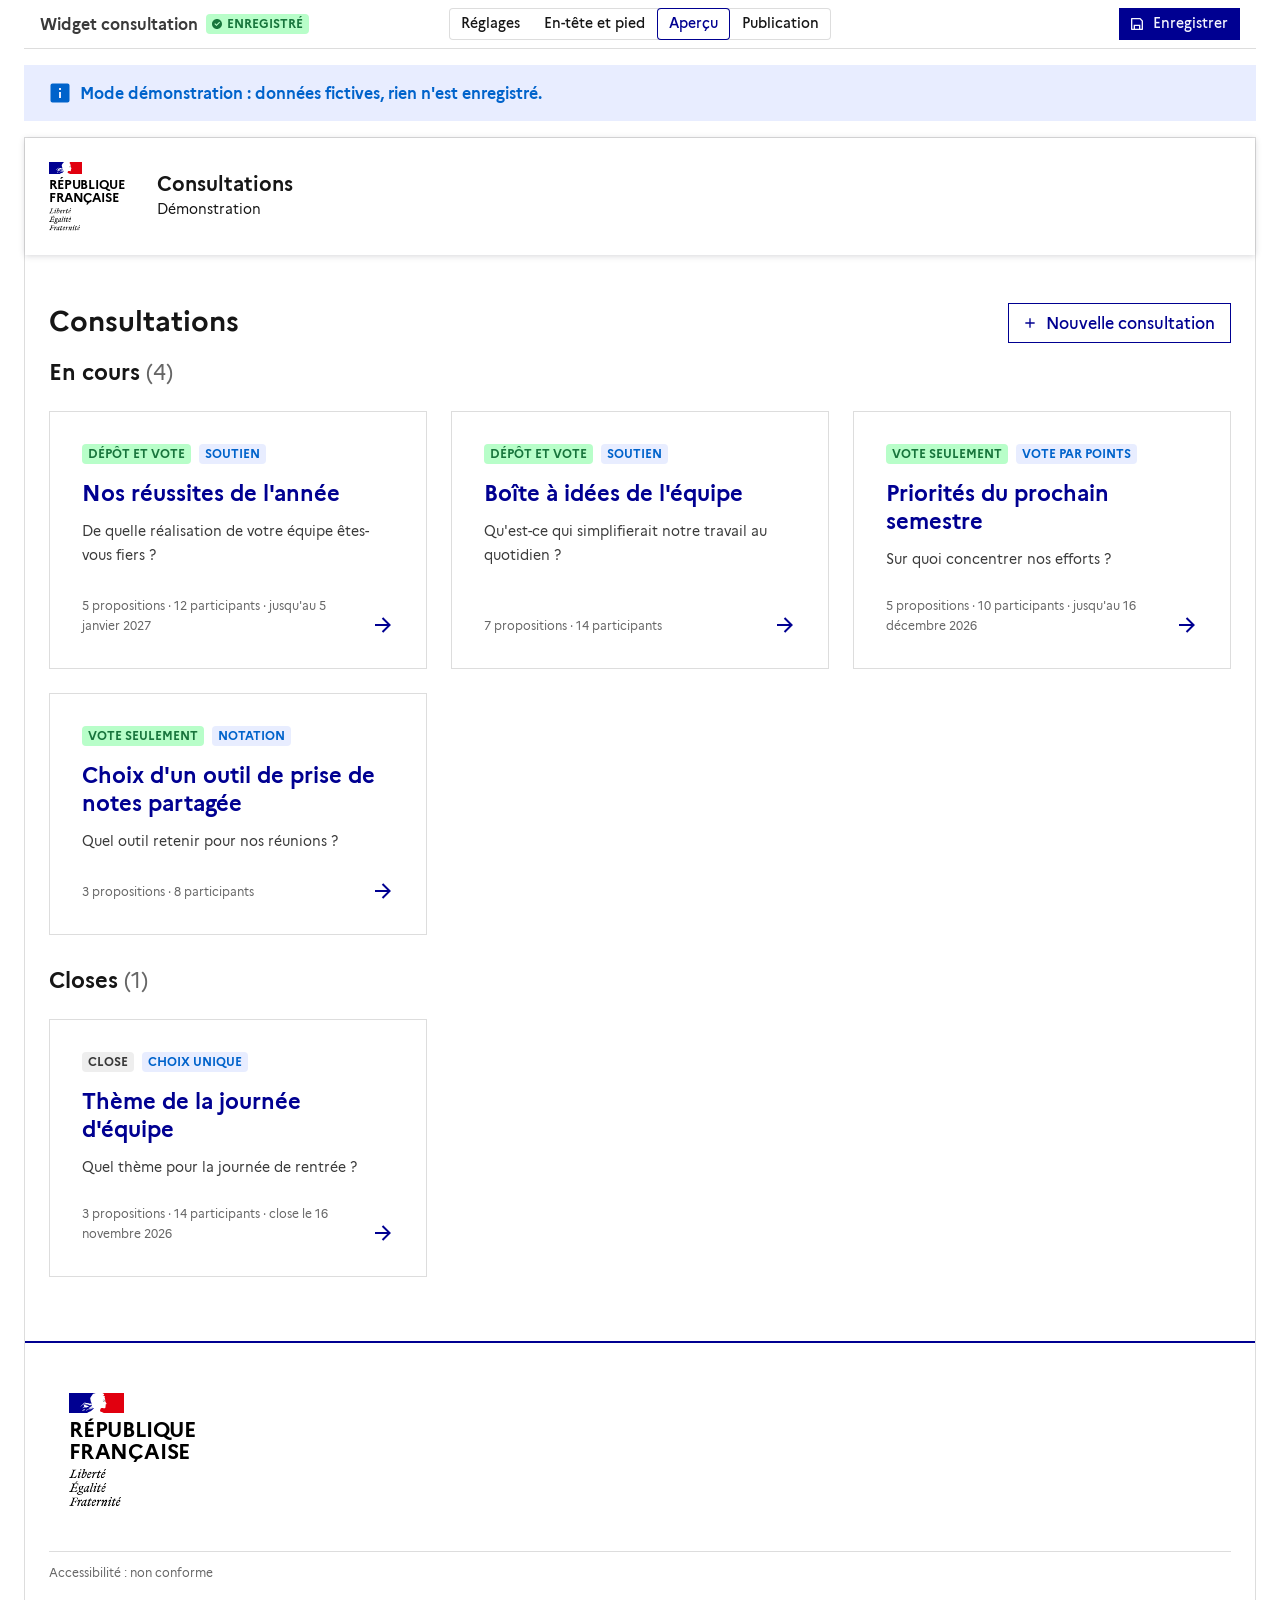
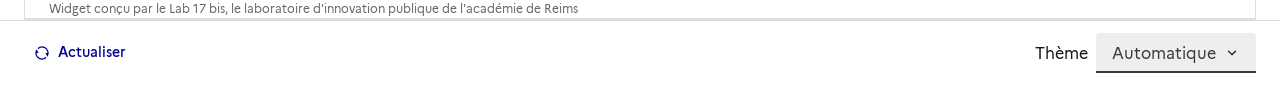
==== index.html @ cfd48fe7 "Barre : nom et statut sur une ligne Co-Authored-By: Claude Opus 5.5 <noreply@anthropic.com> Claude-S" ====
<!DOCTYPE html>
<html lang="fr" data-fr-theme="light">
<head>
  <meta charset="utf-8">
  <meta http-equiv="Content-Security-Policy" content="default-src 'self'; script-src 'self' 'unsafe-eval' https://docs.getgrist.com; style-src 'self' 'unsafe-inline' https://cdn.jsdelivr.net; img-src 'self' data: blob: https:; font-src 'self' data: https://cdn.jsdelivr.net; connect-src 'self' https: http://localhost:* http://127.0.0.1:*; frame-src 'self' https:; worker-src 'self' blob:; object-src 'none'; base-uri 'none'; form-action 'self'">
  <meta name="viewport" content="width=device-width, initial-scale=1">
  <title>Consultations</title>
  <link rel="stylesheet" href="vendor/dsfr/dsfr.min.css">
  <link rel="stylesheet" href="vendor/dsfr/utility/icons/icons.min.css">
  <link rel="stylesheet" href="commun/page.css?v=2">
  <link rel="stylesheet" href="commun/barre.css?v=3">
  <link rel="stylesheet" href="commun/configuration.css?v=8">
  <link rel="stylesheet" href="commun/grist-public.css?v=1">
  <link rel="stylesheet" href="css/app.css?v=2">
  <script src="https://docs.getgrist.com/grist-plugin-api.js"></script>
</head>
<body>
  <a class="fr-link gd-evitement" href="#gd-app">Aller au contenu</a>
  <div id="entete"></div>

  <div id="gd-demo" class="fr-notice fr-notice--info gd-ecran" hidden>
    <div class="gd-marge">
      <div class="fr-notice__body">
        <p class="fr-notice__title">Mode démonstration : données fictives, rien n'est enregistré.</p>
      </div>
    </div>
  </div>

  <div id="gd-coque" class="gd-marge"></div>
  <main id="gd-app" class="gd-marge" tabindex="-1">
    <p>Chargement…</p>
  </main>

  <div id="pied"></div>
  <div class="gd-pied gd-marge gd-ecran">
    <div class="gd-pied__liens">
      <a class="fr-link fr-text--sm" href="#/reglages" data-ecriture>Réglages</a>
      <button type="button" class="fr-btn fr-btn--sm fr-btn--tertiary-no-outline fr-icon-refresh-line fr-btn--icon-left" id="gd-actualiser">Actualiser</button>
    </div>
    <div class="gd-pied__theme">
      <label class="fr-label" for="gd-theme">Thème</label>
      <select class="fr-select fr-select--sm" id="gd-theme">
        <option value="auto">Automatique</option>
        <option value="light">Clair</option>
        <option value="dark">Sombre</option>
      </select>
    </div>
  </div>

  <script src="commun/page-dsfr.js?v=3"></script>
  <script src="commun/page-editeur.js?v=1"></script>
  <script src="commun/barre.js?v=3"></script>
  <script src="commun/configuration.js?v=12"></script>
  <script src="commun/donnees.js?v=1"></script>
  <script src="commun/grist-public.js?v=1"></script>
  <script src="js/app.js?v=7"></script>
</body>
</html>
---- commun/page.css ----
/* En-tête, pied de page et formulaire de réglage communs (questionnaire, catalogue, suivi-projet). */

.pd-entete .fr-header__operator img.pd-logo {
  display: block;
}

.pd-entete .pd-accueil {
  background-image: none;
}

.pd-pied-marques {
  display: flex;
  flex-wrap: wrap;
  align-items: center;
  gap: 1.5rem 2rem;
}

.pd-pied-marques .fr-logo {
  margin: 0;
}

.pd-pied {
  margin-top: 3rem;
}

/* Mention de l'auteur des widgets */
.pd-credit {
  flex-basis: 100%;
  margin: .5rem 0 0;
  font-size: .75rem;
  line-height: 1.25rem;
  color: var(--text-mention-grey);
}
.pd-pied--credit {
  margin-top: 1rem;
  padding: .5rem 1.5rem;
}
.pd-pied--credit .pd-credit { margin: 0; }
.pd-credit--seul { margin: 0; padding: .5rem 1.5rem; }
@media print { .pd-credit { color: #000; } }

/* Formulaire de réglage */
.pe-section {
  margin-top: 2rem;
  padding-top: 1rem;
  border-top: 1px solid var(--border-default-grey);
}

.pe-ligne {
  padding: 1rem;
  margin-bottom: 1rem;
  background: var(--background-alt-grey);
}

.pe-apercu {
  display: block;
  max-height: 5rem;
  max-width: 100%;
  width: auto;
  background: #fff;
  border: 1px solid var(--border-default-grey);
  padding: 0.25rem;
}

.pe-couleur {
  display: flex;
  align-items: center;
  gap: 1rem;
  margin-top: 0.5rem;
}

.pe-couleur input[type="color"] {
  width: 3rem;
  height: 2.5rem;
  border: 1px solid var(--border-default-grey);
  padding: 0;
}

.pe-vide {
  color: var(--text-mention-grey);
  margin: 0;
}

.pd-pied-sans-marque .fr-footer__content { flex-basis: 100%; max-width: 100%; margin-left: 0; }
---- commun/barre.css ----
/* Barre commune de l'éditeur des widgets (BarreLab). Fichier partagé : même copie dans chaque dépôt. */
.cl-barre { position: sticky; top: 0; z-index: 750; display: flex; flex-wrap: wrap; gap: .5rem 1rem; align-items: center; padding: .5rem 1rem; margin-bottom: 1rem; background: var(--background-default-grey); border-bottom: 1px solid var(--border-default-grey); }
.cl-titre { display: flex; gap: .5rem; align-items: center; flex: 1 1 0; min-width: 12rem; }
.cl-nom { margin: 0; font-weight: 700; white-space: nowrap; }
.cl-titre .fr-badge { margin: 0; white-space: nowrap; }
/* Le nom et le statut tiennent sur une ligne : la barre ne change pas de hauteur quand le statut change. */
.cl-titre { min-width: max-content; }
.cl-onglets { flex: 0 1 auto; display: flex; justify-content: center; }
.cl-barre .fr-segmented { margin: 0; }
.cl-actions { flex: 1 1 0; display: flex; gap: .5rem; justify-content: flex-end; align-items: center; min-width: 10rem; }
.cl-actions .fr-btn { margin: 0; white-space: nowrap; }
.cl-sous { flex: 1 0 100%; display: flex; justify-content: center; padding-top: .25rem; border-top: 1px solid var(--border-default-grey); }
.cl-sous[hidden] { display: none; }

/* Éditeur : l'en-tête et le pied de page du widget ne s'affichent que dans l'onglet Aperçu. */
.cl-mode-editeur #entete, .cl-mode-editeur #pied { display: none; }

/* Page d'usage : pas de barre ; un lien discret en bas de page rouvre l'éditeur. */
.cl-mode-page .cl-barre, .cl-mode-page .cl-config, .cl-mode-page .cl-avis-apercu { display: none !important; }
.cl-editer { display: none; margin: 1rem auto; max-width: 78rem; padding: 0 1rem; text-align: right; }
.cl-mode-page .cl-editer { display: block; }
@media print { .cl-barre, .cl-editer { display: none !important; } }

/* Accès aux réglages : la barre suffit, les anciens liens et boutons « Réglages » ou « Configurer » de l'outil sont masqués. */
a[href="#/reglages"], a[href="#reglages"], li:has(> a[href="#/reglages"]), #gc-reglages, #gg-reglages { display: none !important; }
.cl-mode-page .ed-message .fr-alert--info, .cl-mode-page .ed-message .fr-alert--success { display: none; }

/* Widget sans accès au document : seul le message reste visible. */
.lab-sans-acces > *:not(.lab-acces) { display: none !important; }
.lab-acces { margin: 1rem; }
---- commun/configuration.css ----
/* Page de configuration commune (ConfigLab). La barre elle-même est dans barre.css (BarreLab). */
.cl-message:empty { display: none; }
.cl-message { margin-bottom: 1rem; }
.cl-config > .fr-notice { margin: 0 0 1rem; }
.cl-panneau { max-width: 48rem; padding: 1.5rem; background: var(--background-default-grey); border: 1px solid var(--border-default-grey); }
.cl-section[hidden] { display: none; }
.cl-section[data-cl-section="vue"] { display: none; }
.cl-code { font-family: ui-monospace, SFMono-Regular, Menlo, Consolas, monospace; font-size: .8125rem; }
.cl-apercu { border: 1px solid var(--border-default-grey); background: var(--background-default-grey); }
.cl-apercu .pd-pied { margin-top: 0; }
.cl-apercu__contenu { min-height: 8rem; }
.cl-mode { margin-bottom: 2rem; padding-bottom: 1.5rem; border-bottom: 1px solid var(--border-default-grey); }

/* Bouton d'accès à la configuration, placé en haut de l'outil (ajout 2026-11-24) */
.cl-acces { text-align: right; margin: .5rem 0; }
@media print { .cl-acces { display: none !important; } }
---- commun/grist-public.css ----
/* Mode public : lecture seule, aucune commande d'écriture ni de réglage. */
.gp-public .gp-ecriture,
.gp-public [data-ecriture],
.gp-public .cl-barre,
.gp-public .cl-actions {
  display: none !important;
}
/* Page intégrée dans un autre site : ni en-tête ni pied propres. */
.gp-integre #entete,
.gp-integre #pied,
.gp-integre .gp-hors-integre {
  display: none !important;
}
---- css/app.css ----
/* Mise en page propre à grist-consultation. Les composants viennent du DSFR. */

body { background: var(--background-default-grey); color: var(--text-default-grey); min-height: 100vh; display: flex; flex-direction: column; }
.gd-marge { padding-left: 1.5rem; padding-right: 1.5rem; }
#gd-app { flex: 1; padding-top: 1rem; padding-bottom: 2rem; }
#gd-app:focus { outline: none; }
.gd-evitement { position: absolute; left: -999px; }
.gd-evitement:focus { left: 1rem; top: .5rem; z-index: 10; background: var(--background-default-grey); }

.gd-ariane { margin: 0 0 1rem; }
.gd-titre-ligne { display: flex; flex-wrap: wrap; justify-content: space-between; align-items: flex-start; gap: 1rem; margin-bottom: 1rem; }
.gd-titre-ligne h1 { margin-bottom: .25rem; }
.gd-question { margin-bottom: .5rem; }
.gd-meta { color: var(--text-mention-grey); font-size: .875rem; margin-bottom: .5rem; }
.gd-compte { color: var(--text-mention-grey); font-weight: 400; }
.gd-requis { color: var(--text-mention-grey); font-weight: 400; font-size: .75rem; }
.gd-alerte { margin-bottom: 1rem; }
.gd-description { max-width: 52rem; margin-bottom: 1.5rem; }
.gd-onglets { margin-bottom: 1.5rem; border-bottom: 1px solid var(--border-default-grey); }
.gd-bandeau { margin-bottom: 1.5rem; }
.gd-bandeau .fr-callout__text { font-size: 1rem; }
.gd-reste { margin: .5rem 0 0; }

.gd-cartes { display: grid; grid-template-columns: repeat(auto-fill, minmax(18rem, 1fr)); gap: 1.5rem; }
.gd-cartes .fr-card { height: 100%; }

.gd-filtres { display: grid; grid-template-columns: repeat(auto-fit, minmax(12rem, 16rem)); gap: 1rem; align-items: end; margin-bottom: 1rem; }
.gd-filtres .fr-input-group, .gd-filtres .fr-select-group { margin: 0; }
.gd-case { margin: 0 0 .5rem; }

/* Mur de propositions */
.gd-mur { display: grid; grid-template-columns: repeat(auto-fill, minmax(17rem, 1fr)); gap: 1.5rem; }
.gd-prop { display: flex; flex-direction: column; border: 1px solid var(--border-default-grey); background: var(--background-default-grey); }
.gd-prop__image { aspect-ratio: 16 / 9; overflow: hidden; background: var(--background-alt-grey); }
.gd-prop__image img { width: 100%; height: 100%; object-fit: cover; }
.gd-prop__corps { padding: 1rem 1rem 0; flex: 1; }
.gd-prop__badges { margin-bottom: .5rem; }
.gd-prop__titre { margin-bottom: .25rem; }
.gd-prop__titre a { background-image: none; }
.gd-prop__titre a:hover { text-decoration: underline; }
.gd-prop__extrait { margin-bottom: .75rem; }
.gd-prop__pied { display: flex; flex-wrap: wrap; justify-content: space-between; align-items: center; gap: .5rem; padding: .75rem 1rem; border-top: 1px solid var(--border-default-grey); min-height: 3.5rem; }
.gd-score { font-weight: 700; color: var(--text-title-blue-france); }
.gd-points { display: flex; align-items: center; gap: .5rem; }
.gd-points .fr-btn { margin: 0; }
.gd-points__n { min-width: 4.5rem; text-align: center; font-weight: 700; }

/* Fiche */
.gd-fiche { display: grid; grid-template-columns: minmax(0, 2fr) minmax(16rem, 1fr); gap: 2rem; }
@media (max-width: 62em) { .gd-fiche { grid-template-columns: 1fr; } }
.gd-fiche__image { margin: 1rem 0 1.5rem; max-width: 48rem; }
.gd-fiche__image img { width: 100%; height: auto; max-height: 22rem; object-fit: cover; }
.gd-fiche__cote { background: var(--background-alt-grey); padding: 1rem 1.25rem; align-self: start; }
.gd-texte { max-width: 48rem; margin-bottom: 1.5rem; }
.gd-infos { margin: 0 0 1.5rem; }
.gd-infos dt { font-weight: 700; font-size: .875rem; padding: 0; }
.gd-infos dd { margin: 0 0 .5rem; padding: 0; }
.gd-criteres { font-size: .875rem; }
.gd-notation { display: flex; flex-direction: column; gap: 1rem; }
.gd-segment { margin: 0; }
.gd-suite { margin-top: 1.5rem; }

/* Formulaires */
.gd-form { max-width: 60rem; }
.gd-grille { display: grid; grid-template-columns: repeat(auto-fit, minmax(14rem, 1fr)); gap: 0 1.5rem; }
.gd-grille .gd-large { grid-column: 1 / -1; }
.gd-ajout { display: flex; flex-wrap: wrap; gap: .5rem 1rem; align-items: flex-end; }
.gd-ajout .fr-input-group { flex: 1 1 10rem; margin: 0; }
.gd-poids { max-width: 6rem; }

/* Résultats */
.gd-chiffres { display: flex; flex-wrap: wrap; gap: 1rem; list-style: none; padding: 0; margin: 0 0 1.5rem; }
.gd-chiffres li { border: 1px solid var(--border-default-grey); padding: .5rem 1rem; }
.gd-chiffres__n { font-size: 1.5rem; font-weight: 700; color: var(--text-title-blue-france); margin-right: .25rem; }
.gd-classement { list-style: none; margin: 0 0 1.5rem; padding: 0; max-width: 52rem; --ol-content: none; }
.gd-classement > li::before, .gd-classement > li::marker { content: none !important; }
.gd-classement__ligne { display: flex; gap: 1rem; padding: .75rem 0; border-bottom: 1px solid var(--border-default-grey); }
.gd-classement__rang { font-size: 1.25rem; font-weight: 700; min-width: 2rem; color: var(--text-title-blue-france); }
.gd-classement__corps { flex: 1; }
.gd-classement__titre { margin-bottom: .25rem; font-weight: 700; }
.gd-barre { height: .5rem; background: var(--background-contrast-grey); margin-bottom: .25rem; }
.gd-barre span { display: block; height: 100%; background: var(--background-action-high-blue-france); }
.gd-suite-ligne { border-top: 1px solid var(--border-default-grey); padding: 1rem 0; }
.gd-suite-ligne__titre { margin-bottom: .5rem; }
.gd-suite-ligne__champs { display: grid; grid-template-columns: minmax(12rem, 16rem) minmax(0, 1fr) auto; gap: 1rem; align-items: end; }
.gd-suite-ligne__champs .fr-input-group, .gd-suite-ligne__champs .fr-select-group { margin: 0; }
@media (max-width: 48em) { .gd-suite-ligne__champs { grid-template-columns: 1fr; } }

.gd-pied { display: flex; flex-wrap: wrap; justify-content: space-between; align-items: center; gap: 1rem; padding-top: .75rem; padding-bottom: .75rem; border-top: 1px solid var(--border-default-grey); font-size: .875rem; }
.gd-pied__liens { display: flex; align-items: center; gap: 1rem; }
.gd-pied__theme { display: flex; align-items: center; gap: .5rem; }
.gd-pied__theme .fr-label, .gd-pied__theme .fr-select { margin: 0; width: auto; }

@media print {
  .gd-ecran, .gd-onglets, .gd-ariane, #entete, #pied, .gd-pied { display: none !important; }
  #gd-app { padding: 0; }
}
.gd-boutons { display: flex; flex-wrap: wrap; gap: .75rem; margin-bottom: 1rem; }

/* Coque à onglets (ajout 2026-11-24) */
#gd-coque #gd-app { padding-left: 0; padding-right: 0; }

/* Champs supplémentaires des propositions (réglages) */
.gd-champ-perso { border: 1px solid var(--border-default-grey, #ddd); border-radius: .25rem; padding: .75rem 1rem; margin-bottom: .75rem; }
.gd-code { font-family: monospace; font-size: 1.125rem; letter-spacing: 0.1em; }
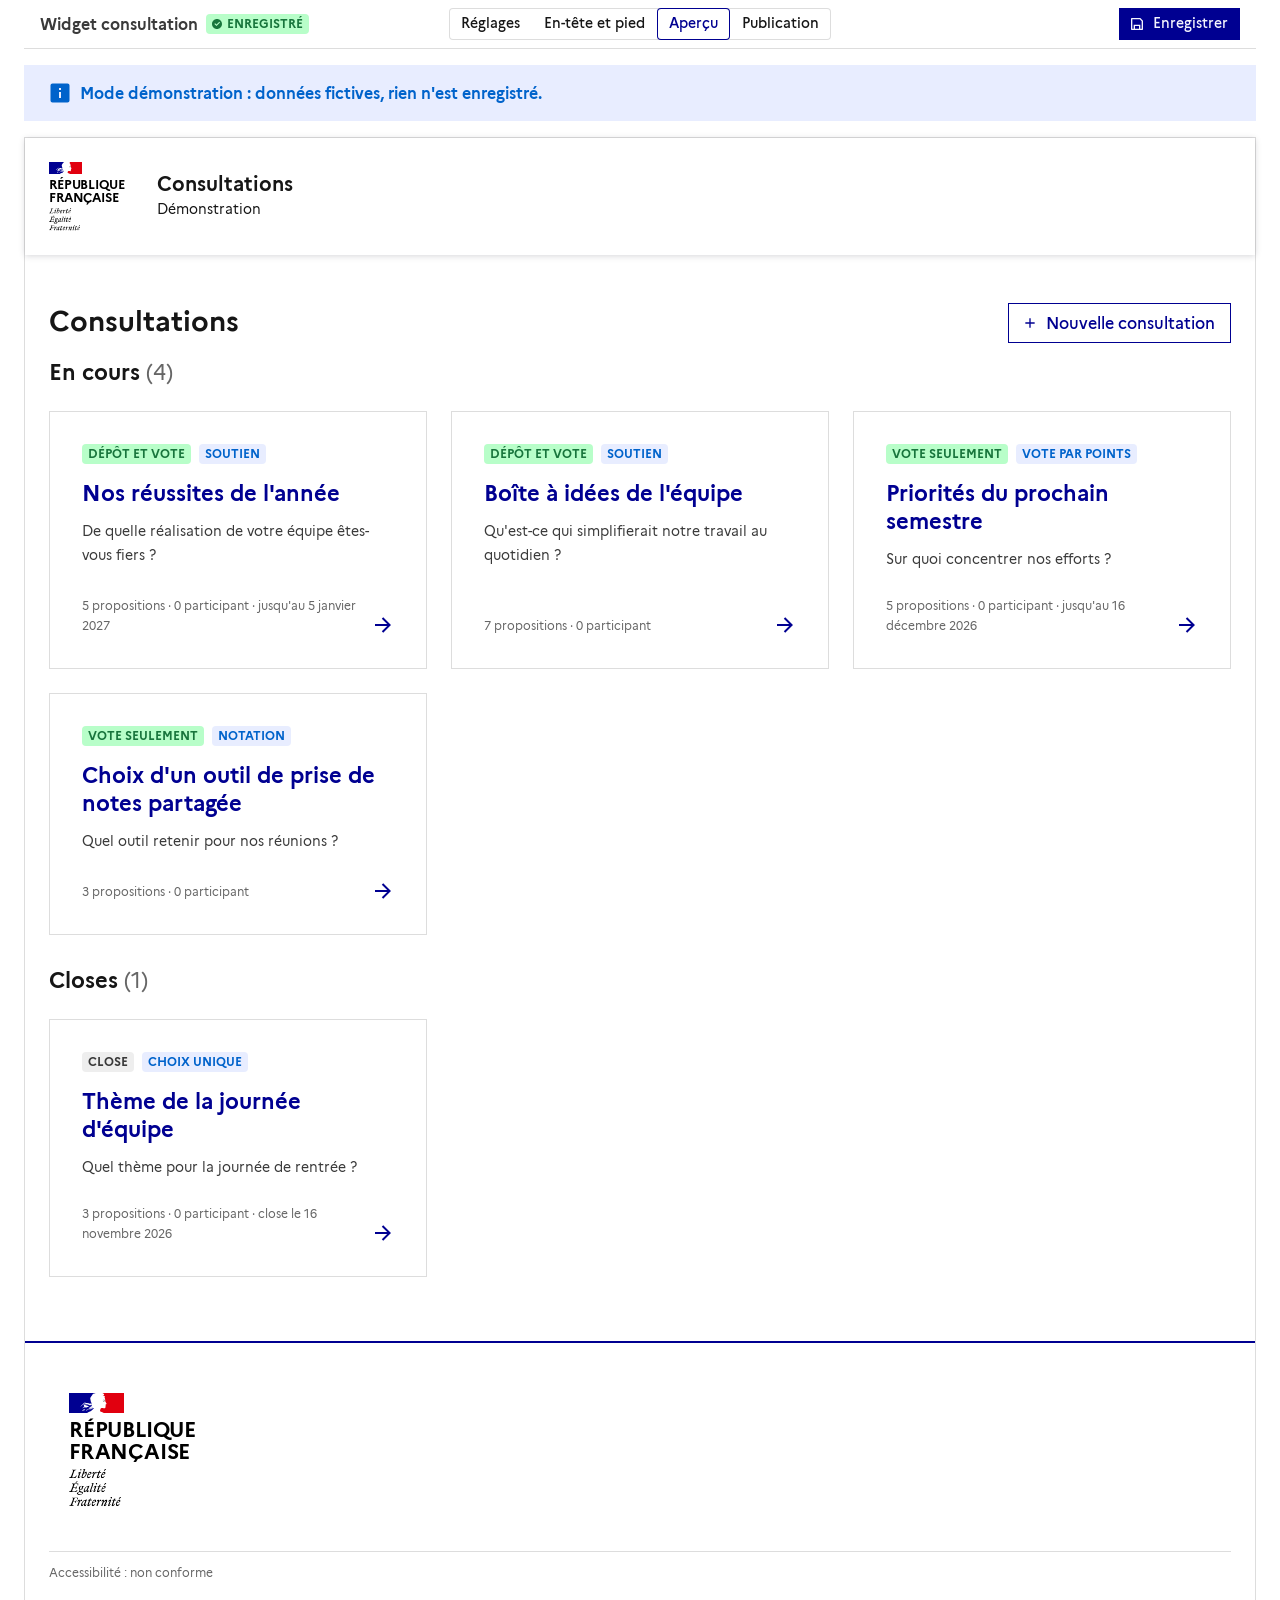
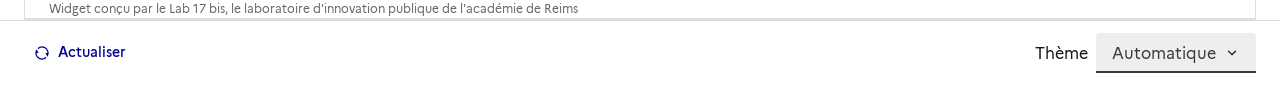
==== commit fdd5884d: "Vote public dans une table séparée (Votes_publics), votes Grist reconnus par numéro, règles de confi" ====
--- a/index.html
+++ b/index.html
@@ -50,9 +50,9 @@
   <script src="commun/page-dsfr.js?v=3"></script>
   <script src="commun/page-editeur.js?v=1"></script>
   <script src="commun/barre.js?v=3"></script>
-  <script src="commun/configuration.js?v=12"></script>
+  <script src="commun/configuration.js?v=13"></script>
   <script src="commun/donnees.js?v=1"></script>
   <script src="commun/grist-public.js?v=1"></script>
-  <script src="js/app.js?v=7"></script>
+  <script src="js/app.js?v=9"></script>
 </body>
 </html>
